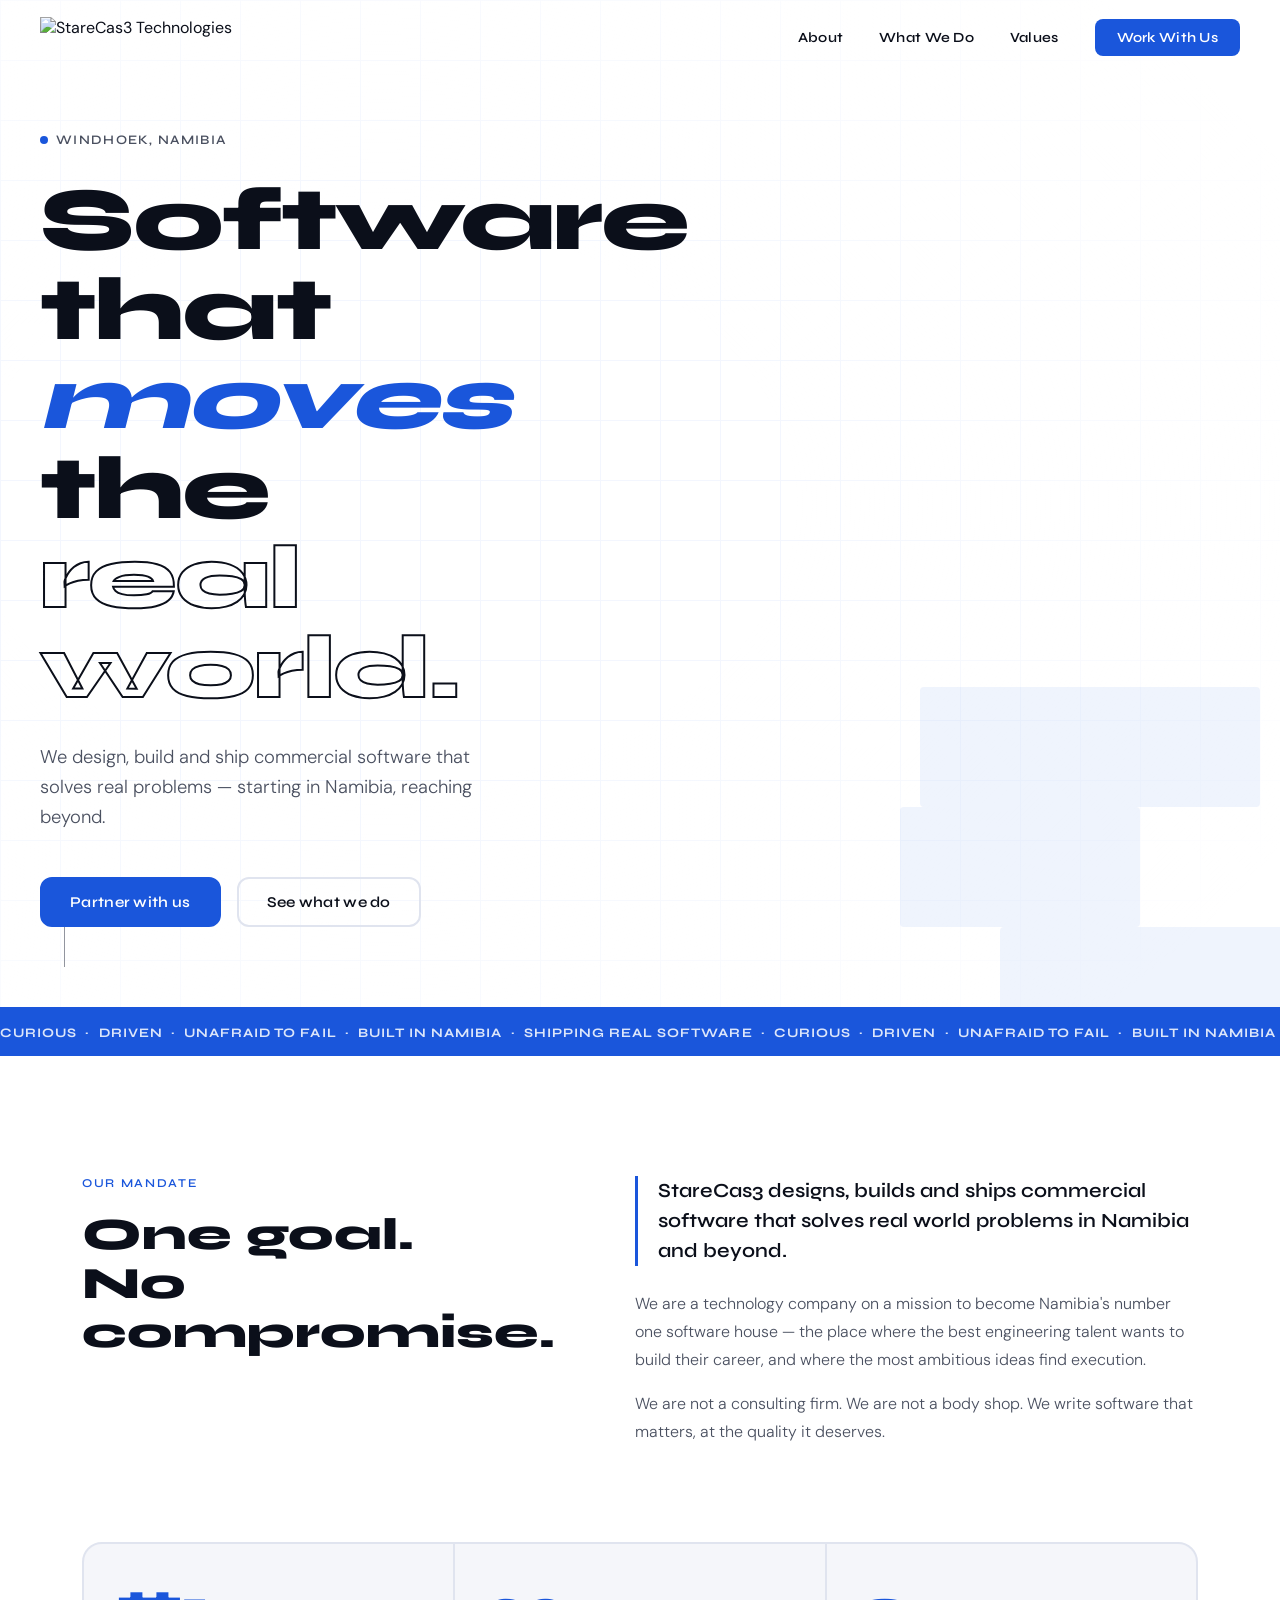
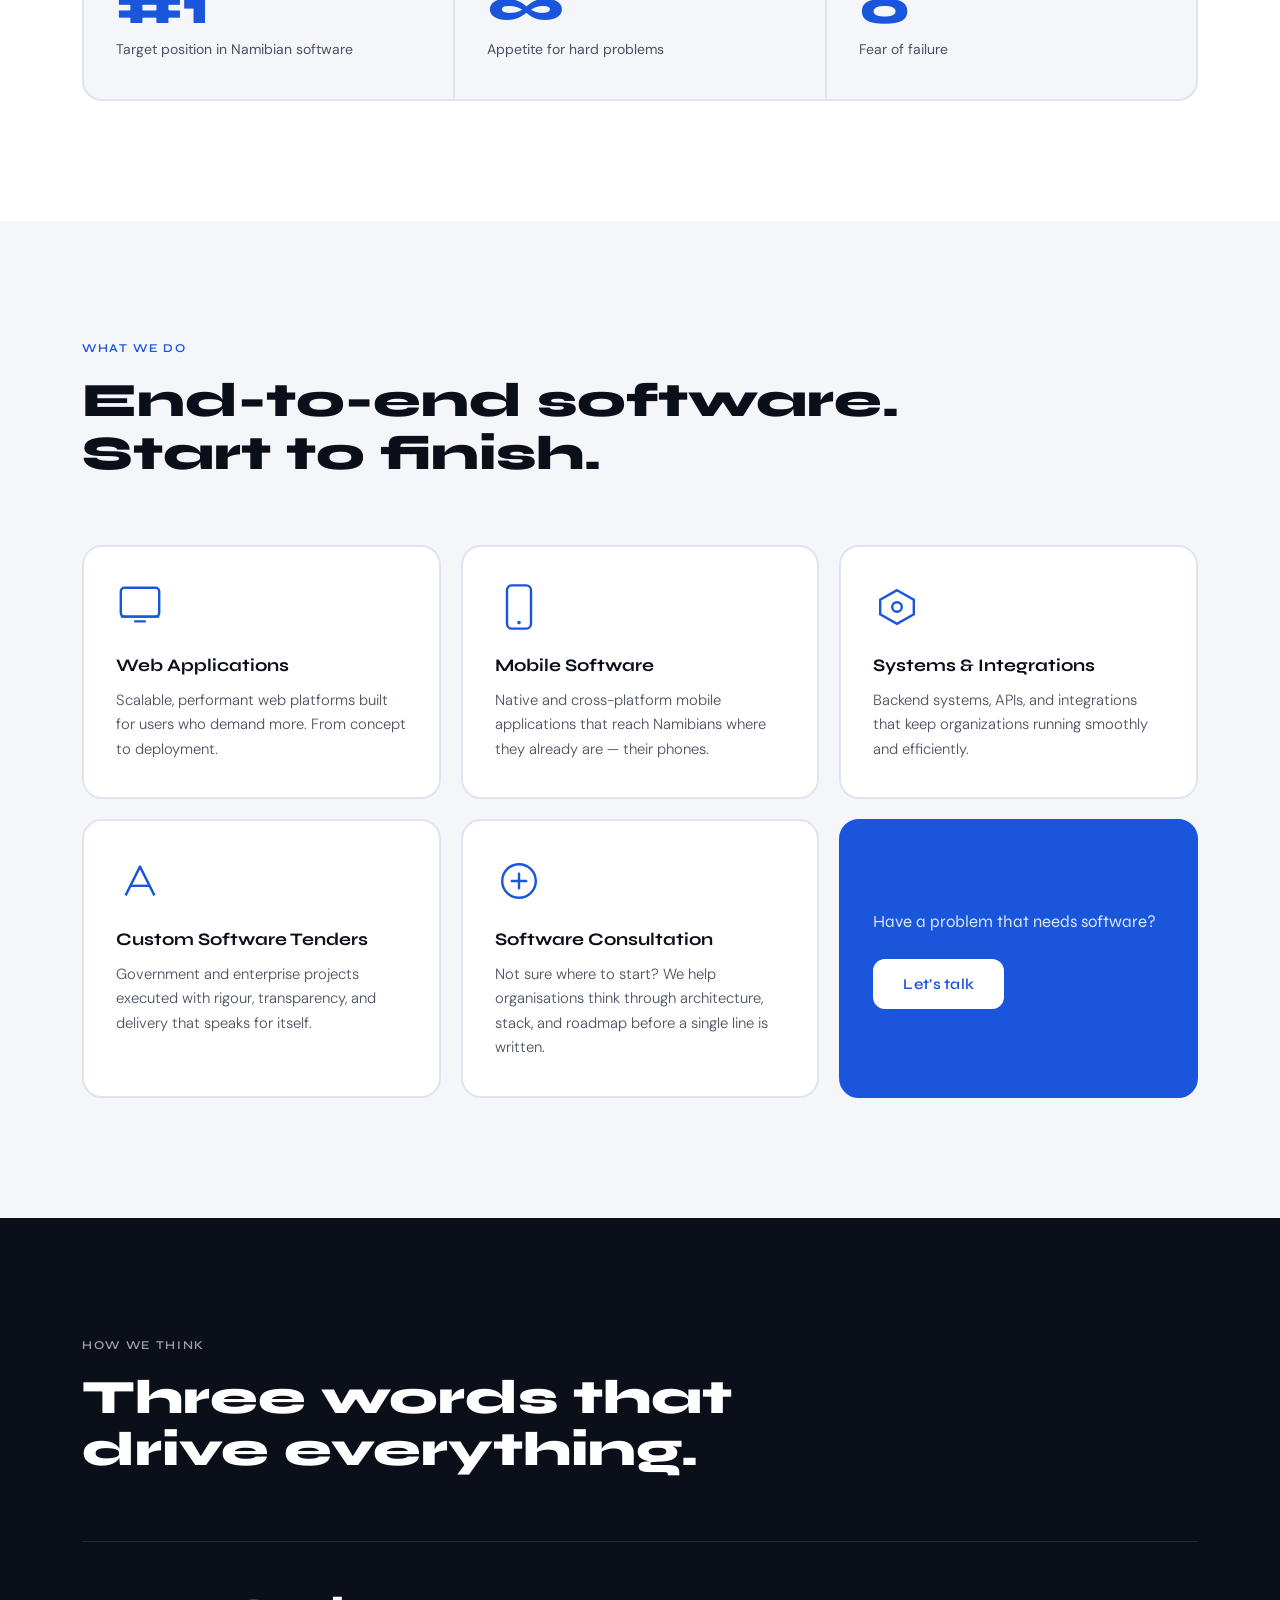
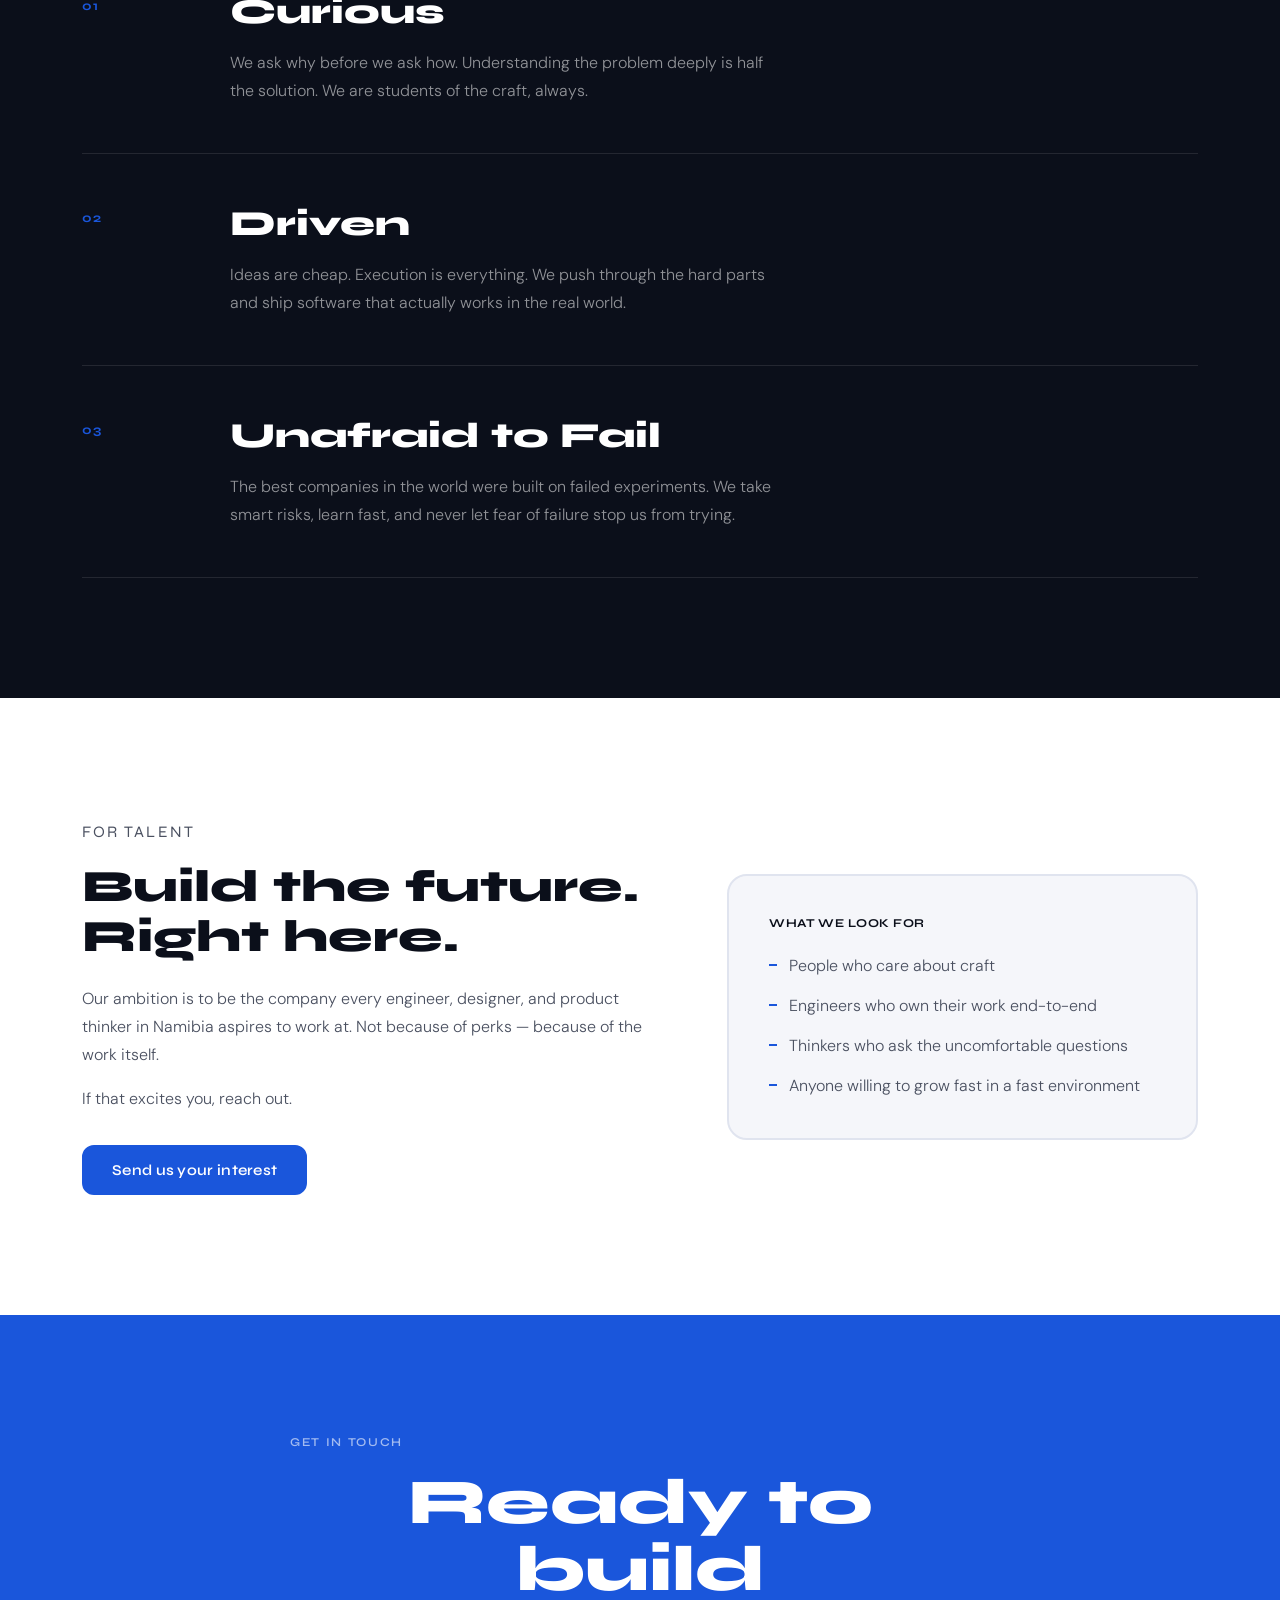
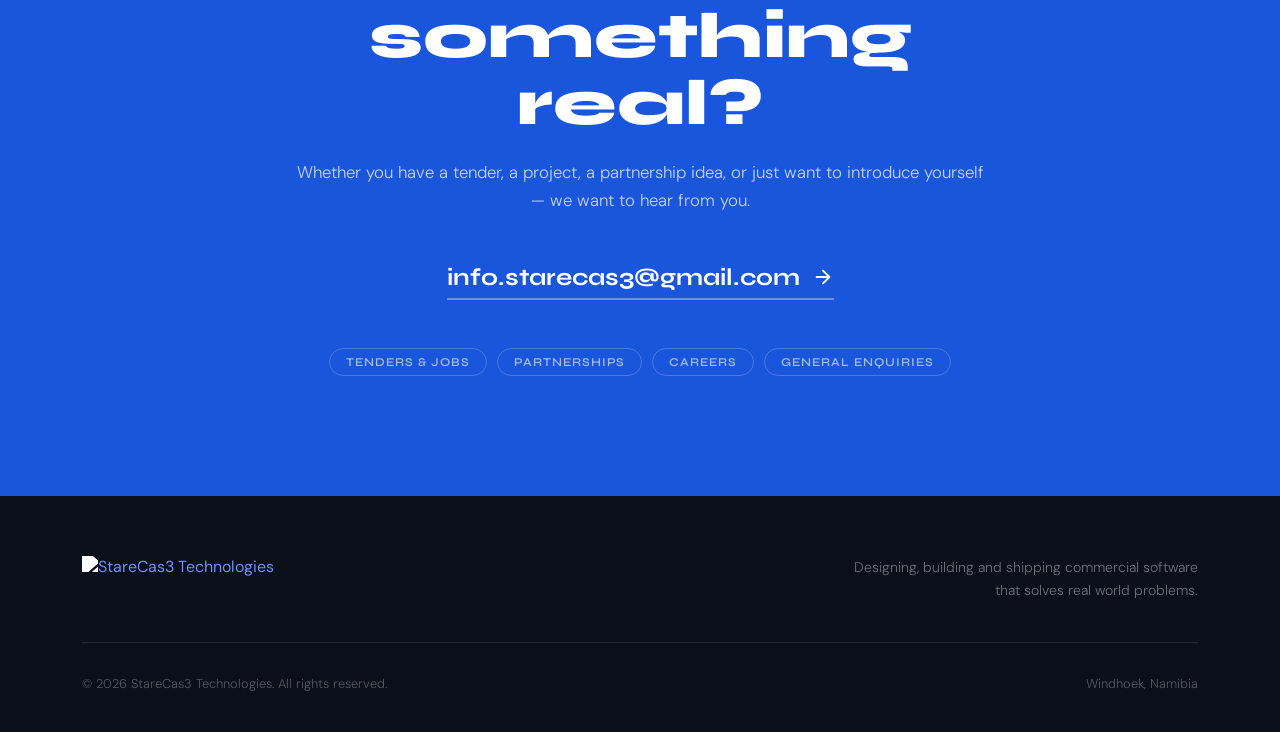
==== starecas3/index.html @ b74e617c "initial project setup" ====
<!DOCTYPE html>
<html lang="en">
<head>
  <meta charset="UTF-8" />
  <meta name="viewport" content="width=device-width, initial-scale=1.0" />
  <title>StareCas3 Technologies — Software for the Real World</title>
  <meta name="description" content="StareCas3 designs, builds and ships commercial software that solves real world problems in Namibia and beyond." />
  <link rel="stylesheet" href="css/style.css" />
  <link rel="preconnect" href="https://fonts.googleapis.com" />
  <link rel="preconnect" href="https://fonts.gstatic.com" crossorigin />
  <link href="https://fonts.googleapis.com/css2?family=Syne:wght@400;600;700;800&family=DM+Sans:ital,wght@0,300;0,400;0,500;1,300&display=swap" rel="stylesheet" />
</head>
<body>

  <!-- NAV -->
  <nav class="nav" id="nav">
    <a href="#" class="nav__logo">
      <img src="starecas3_logo.png" alt="StareCas3 Technologies" class="nav__logo-img" />
    </a>
    <ul class="nav__links">
      <li><a href="#about">About</a></li>
      <li><a href="#what-we-do">What We Do</a></li>
      <li><a href="#values">Values</a></li>
      <li><a href="#contact" class="nav__cta">Work With Us</a></li>
    </ul>
    <button class="nav__burger" id="burger" aria-label="Toggle menu">
      <span></span><span></span><span></span>
    </button>
  </nav>

  <!-- MOBILE MENU -->
  <div class="mobile-menu" id="mobileMenu">
    <ul>
      <li><a href="#about" class="mobile-link">About</a></li>
      <li><a href="#what-we-do" class="mobile-link">What We Do</a></li>
      <li><a href="#values" class="mobile-link">Values</a></li>
      <li><a href="#contact" class="mobile-link">Work With Us</a></li>
    </ul>
  </div>

  <!-- HERO -->
  <section class="hero" id="hero">
    <div class="hero__grid-overlay"></div>
    <div class="hero__content">
      <div class="hero__eyebrow">
        <span class="dot"></span> Windhoek, Namibia
      </div>
      <h1 class="hero__headline">
        Software that<br />
        <em>moves</em> the<br />
        <span class="hero__outline">real world.</span>
      </h1>
      <p class="hero__sub">
        We design, build and ship commercial software that solves real problems — starting in Namibia, reaching beyond.
      </p>
      <div class="hero__actions">
        <a href="#contact" class="btn btn--primary">Partner with us</a>
        <a href="#what-we-do" class="btn btn--ghost">See what we do</a>
      </div>
    </div>
    <div class="hero__visual">
      <div class="hero__stair s1"></div>
      <div class="hero__stair s2"></div>
      <div class="hero__stair s3"></div>
    </div>
    <div class="hero__scroll-hint">
      <span>Scroll</span>
      <div class="hero__scroll-line"></div>
    </div>
  </section>

  <!-- TICKER -->
  <div class="ticker">
    <div class="ticker__track">
      <span>Curious &nbsp;·&nbsp;</span>
      <span>Driven &nbsp;·&nbsp;</span>
      <span>Unafraid to Fail &nbsp;·&nbsp;</span>
      <span>Built in Namibia &nbsp;·&nbsp;</span>
      <span>Shipping Real Software &nbsp;·&nbsp;</span>
      <span>Curious &nbsp;·&nbsp;</span>
      <span>Driven &nbsp;·&nbsp;</span>
      <span>Unafraid to Fail &nbsp;·&nbsp;</span>
      <span>Built in Namibia &nbsp;·&nbsp;</span>
      <span>Shipping Real Software &nbsp;·&nbsp;</span>
      <span>Curious &nbsp;·&nbsp;</span>
      <span>Driven &nbsp;·&nbsp;</span>
      <span>Unafraid to Fail &nbsp;·&nbsp;</span>
      <span>Built in Namibia &nbsp;·&nbsp;</span>
      <span>Shipping Real Software &nbsp;·&nbsp;</span>
    </div>
  </div>

  <!-- ABOUT -->
  <section class="about" id="about">
    <div class="container">
      <div class="about__layout">
        <div class="about__left">
          <p class="section-label">Our Mandate</p>
          <h2 class="about__headline">
            One goal. <br/>No compromise.
          </h2>
        </div>
        <div class="about__right">
          <p class="about__statement">
            StareCas3 designs, builds and ships commercial software that solves real world problems in Namibia and beyond.
          </p>
          <p class="about__body">
            We are a technology company on a mission to become Namibia's number one software house — the place where the best engineering talent wants to build their career, and where the most ambitious ideas find execution.
          </p>
          <p class="about__body">
            We are not a consulting firm. We are not a body shop. We write software that matters, at the quality it deserves.
          </p>
        </div>
      </div>

      <div class="stats">
        <div class="stat">
          <span class="stat__num">#1</span>
          <span class="stat__label">Target position in Namibian software</span>
        </div>
        <div class="stat">
          <span class="stat__num">∞</span>
          <span class="stat__label">Appetite for hard problems</span>
        </div>
        <div class="stat">
          <span class="stat__num">0</span>
          <span class="stat__label">Fear of failure</span>
        </div>
      </div>
    </div>
  </section>

  <!-- WHAT WE DO -->
  <section class="services" id="what-we-do">
    <div class="container">
      <div class="section-header">
        <p class="section-label">What We Do</p>
        <h2>End-to-end software.<br/>Start to finish.</h2>
      </div>
      <div class="services__grid">
        <div class="service-card">
          <div class="service-card__icon">
            <svg viewBox="0 0 40 40" fill="none"><rect x="4" y="4" width="32" height="24" rx="3" stroke="currentColor" stroke-width="2"/><path d="M4 28h32" stroke="currentColor" stroke-width="2"/><path d="M16 32h8" stroke="currentColor" stroke-width="2" stroke-linecap="round"/></svg>
          </div>
          <h3>Web Applications</h3>
          <p>Scalable, performant web platforms built for users who demand more. From concept to deployment.</p>
        </div>
        <div class="service-card">
          <div class="service-card__icon">
            <svg viewBox="0 0 40 40" fill="none"><rect x="10" y="2" width="20" height="36" rx="4" stroke="currentColor" stroke-width="2"/><circle cx="20" cy="33" r="1.5" fill="currentColor"/></svg>
          </div>
          <h3>Mobile Software</h3>
          <p>Native and cross-platform mobile applications that reach Namibians where they already are — their phones.</p>
        </div>
        <div class="service-card">
          <div class="service-card__icon">
            <svg viewBox="0 0 40 40" fill="none"><path d="M20 6L34 14v12L20 34 6 26V14L20 6z" stroke="currentColor" stroke-width="2"/><circle cx="20" cy="20" r="4" stroke="currentColor" stroke-width="2"/></svg>
          </div>
          <h3>Systems & Integrations</h3>
          <p>Backend systems, APIs, and integrations that keep organizations running smoothly and efficiently.</p>
        </div>
        <div class="service-card">
          <div class="service-card__icon">
            <svg viewBox="0 0 40 40" fill="none"><path d="M8 32L20 8l12 24" stroke="currentColor" stroke-width="2" stroke-linejoin="round"/><path d="M12 24h16" stroke="currentColor" stroke-width="2"/></svg>
          </div>
          <h3>Custom Software Tenders</h3>
          <p>Government and enterprise projects executed with rigour, transparency, and delivery that speaks for itself.</p>
        </div>
        <div class="service-card">
          <div class="service-card__icon">
            <svg viewBox="0 0 40 40" fill="none"><circle cx="20" cy="20" r="14" stroke="currentColor" stroke-width="2"/><path d="M14 20h12M20 14v12" stroke="currentColor" stroke-width="2" stroke-linecap="round"/></svg>
          </div>
          <h3>Software Consultation</h3>
          <p>Not sure where to start? We help organisations think through architecture, stack, and roadmap before a single line is written.</p>
        </div>
        <div class="service-card service-card--cta">
          <p>Have a problem that needs software?</p>
          <a href="#contact" class="btn btn--primary">Let's talk</a>
        </div>
      </div>
    </div>
  </section>

  <!-- VALUES -->
  <section class="values" id="values">
    <div class="container">
      <div class="section-header section-header--light">
        <p class="section-label section-label--light">How We Think</p>
        <h2>Three words that<br/>drive everything.</h2>
      </div>
      <div class="values__list">
        <div class="value-item">
          <span class="value-item__num">01</span>
          <div class="value-item__body">
            <h3>Curious</h3>
            <p>We ask why before we ask how. Understanding the problem deeply is half the solution. We are students of the craft, always.</p>
          </div>
        </div>
        <div class="value-item">
          <span class="value-item__num">02</span>
          <div class="value-item__body">
            <h3>Driven</h3>
            <p>Ideas are cheap. Execution is everything. We push through the hard parts and ship software that actually works in the real world.</p>
          </div>
        </div>
        <div class="value-item">
          <span class="value-item__num">03</span>
          <div class="value-item__body">
            <h3>Unafraid to Fail</h3>
            <p>The best companies in the world were built on failed experiments. We take smart risks, learn fast, and never let fear of failure stop us from trying.</p>
          </div>
        </div>
      </div>
    </div>
  </section>

  <!-- JOIN / TALENT SECTION -->
  <section class="talent" id="talent">
    <div class="container">
      <div class="talent__layout">
        <div class="talent__left">
          <p class="section-label">For Talent</p>
          <h2>Build the future.<br/>Right here.</h2>
          <p>Our ambition is to be the company every engineer, designer, and product thinker in Namibia aspires to work at. Not because of perks — because of the work itself.</p>
          <p>If that excites you, reach out.</p>
          <a href="mailto:info.starecas3@gmail.com?subject=I want to join StareCas3" class="btn btn--primary">Send us your interest</a>
        </div>
        <div class="talent__right">
          <div class="talent__card">
            <h4>What we look for</h4>
            <ul>
              <li>People who care about craft</li>
              <li>Engineers who own their work end-to-end</li>
              <li>Thinkers who ask the uncomfortable questions</li>
              <li>Anyone willing to grow fast in a fast environment</li>
            </ul>
          </div>
        </div>
      </div>
    </div>
  </section>

  <!-- CONTACT -->
  <section class="contact" id="contact">
    <div class="container">
      <div class="contact__inner">
        <p class="section-label section-label--light">Get In Touch</p>
        <h2>Ready to build<br/>something real?</h2>
        <p class="contact__sub">Whether you have a tender, a project, a partnership idea, or just want to introduce yourself — we want to hear from you.</p>
        <a href="mailto:info.starecas3@gmail.com" class="contact__email">
          info.starecas3@gmail.com
          <svg viewBox="0 0 24 24" fill="none" xmlns="http://www.w3.org/2000/svg"><path d="M5 12h14M12 5l7 7-7 7" stroke="currentColor" stroke-width="2" stroke-linecap="round" stroke-linejoin="round"/></svg>
        </a>
        <div class="contact__tags">
          <span>Tenders &amp; Jobs</span>
          <span>Partnerships</span>
          <span>Careers</span>
          <span>General Enquiries</span>
        </div>
      </div>
    </div>
  </section>

  <!-- FOOTER -->
  <footer class="footer">
    <div class="container">
      <div class="footer__top">
        <img src="starecas3_logo.png" alt="StareCas3 Technologies" class="footer__logo" />
        <p class="footer__tagline">Designing, building and shipping commercial software<br />that solves real world problems.</p>
      </div>
      <div class="footer__bottom">
        <span class="footer__copy">&copy; <span id="year"></span> StareCas3 Technologies. All rights reserved.</span>
        <span class="footer__location">Windhoek, Namibia</span>
      </div>
    </div>
  </footer>

  <script src="js/main.js"></script>
</body>
</html>
---- starecas3/css/style.css ----
/* ===========================
   StareCas3 Technologies
   style.css
   =========================== */

/* --- TOKENS --- */
:root {
  --blue:       #1a56db;
  --blue-dark:  #1240a8;
  --blue-light: #e8effe;
  --ink:        #0b0f1a;
  --ink-muted:  #4a5060;
  --surface:    #f5f6fa;
  --white:      #ffffff;
  --border:     #e0e4ef;

  --font-display: 'Syne', sans-serif;
  --font-body:    'DM Sans', sans-serif;

  --radius:  12px;
  --radius-lg: 20px;

  --ease: cubic-bezier(0.22, 1, 0.36, 1);

  --nav-h: 72px;
}

/* --- RESET --- */
*, *::before, *::after { box-sizing: border-box; margin: 0; padding: 0; }

html { scroll-behavior: smooth; font-size: 16px; }

body {
  font-family: var(--font-body);
  background: var(--white);
  color: var(--ink);
  -webkit-font-smoothing: antialiased;
  overflow-x: hidden;
}

img { display: block; max-width: 100%; }
a { text-decoration: none; color: inherit; }
ul { list-style: none; }

/* --- UTILITIES --- */
.container {
  width: 100%;
  max-width: 1180px;
  margin: 0 auto;
  padding: 0 32px;
}

.section-label {
  font-family: var(--font-display);
  font-size: 12px;
  font-weight: 600;
  letter-spacing: 0.14em;
  text-transform: uppercase;
  color: var(--blue);
  margin-bottom: 20px;
  display: flex;
  align-items: center;
  gap: 8px;
}
.section-label--light {
  color: rgba(255,255,255,0.6);
}

.section-header {
  margin-bottom: 64px;
}
.section-header h2 {
  font-family: var(--font-display);
  font-size: clamp(2rem, 4vw, 3rem);
  font-weight: 800;
  line-height: 1.1;
  color: var(--ink);
}
.section-header--light h2 {
  color: var(--white);
}

/* --- BUTTONS --- */
.btn {
  display: inline-flex;
  align-items: center;
  gap: 8px;
  padding: 14px 28px;
  font-family: var(--font-display);
  font-size: 15px;
  font-weight: 600;
  letter-spacing: 0.02em;
  border-radius: var(--radius);
  border: 2px solid transparent;
  cursor: pointer;
  transition: all 0.25s var(--ease);
  white-space: nowrap;
}
.btn--primary {
  background: var(--blue);
  color: var(--white);
  border-color: var(--blue);
}
.btn--primary:hover {
  background: var(--blue-dark);
  border-color: var(--blue-dark);
  transform: translateY(-2px);
  box-shadow: 0 8px 24px rgba(26,86,219,0.3);
}
.btn--ghost {
  background: transparent;
  color: var(--ink);
  border-color: var(--border);
}
.btn--ghost:hover {
  border-color: var(--blue);
  color: var(--blue);
  transform: translateY(-2px);
}

/* --- NAV --- */
.nav {
  position: fixed;
  top: 0; left: 0; right: 0;
  height: var(--nav-h);
  display: flex;
  align-items: center;
  justify-content: space-between;
  padding: 0 40px;
  z-index: 100;
  transition: background 0.3s, box-shadow 0.3s;
}
.nav.scrolled {
  background: rgba(255,255,255,0.95);
  backdrop-filter: blur(12px);
  box-shadow: 0 1px 0 var(--border);
}
.nav__logo-img {
  height: 38px;
  width: auto;
}
.nav__links {
  display: flex;
  align-items: center;
  gap: 36px;
}
.nav__links a {
  font-family: var(--font-display);
  font-size: 14px;
  font-weight: 600;
  color: var(--ink);
  letter-spacing: 0.02em;
  transition: color 0.2s;
}
.nav__links a:hover { color: var(--blue); }
.nav__cta {
  background: var(--blue);
  color: var(--white) !important;
  padding: 10px 22px;
  border-radius: 8px;
  transition: background 0.2s, transform 0.2s !important;
}
.nav__cta:hover {
  background: var(--blue-dark) !important;
  transform: translateY(-1px);
}
.nav__burger {
  display: none;
  flex-direction: column;
  gap: 5px;
  background: none;
  border: none;
  cursor: pointer;
  padding: 4px;
}
.nav__burger span {
  display: block;
  width: 24px;
  height: 2px;
  background: var(--ink);
  border-radius: 2px;
  transition: all 0.3s var(--ease);
}

/* --- MOBILE MENU --- */
.mobile-menu {
  position: fixed;
  top: var(--nav-h);
  left: 0; right: 0;
  background: var(--white);
  padding: 24px 32px 32px;
  z-index: 99;
  border-bottom: 1px solid var(--border);
  transform: translateY(-110%);
  opacity: 0;
  transition: transform 0.35s var(--ease), opacity 0.3s;
  pointer-events: none;
}
.mobile-menu.open {
  transform: translateY(0);
  opacity: 1;
  pointer-events: all;
}
.mobile-menu ul { display: flex; flex-direction: column; gap: 20px; }
.mobile-menu a {
  font-family: var(--font-display);
  font-size: 20px;
  font-weight: 700;
  color: var(--ink);
}
.mobile-menu a:hover { color: var(--blue); }

/* --- HERO --- */
.hero {
  min-height: 100vh;
  display: flex;
  align-items: center;
  position: relative;
  overflow: hidden;
  padding: calc(var(--nav-h) + 60px) 40px 80px;
  background: var(--white);
}
.hero__grid-overlay {
  position: absolute;
  inset: 0;
  background-image:
    linear-gradient(var(--blue-light) 1px, transparent 1px),
    linear-gradient(90deg, var(--blue-light) 1px, transparent 1px);
  background-size: 60px 60px;
  opacity: 0.5;
  pointer-events: none;
}
.hero__grid-overlay::after {
  content: '';
  position: absolute;
  inset: 0;
  background: radial-gradient(ellipse 80% 70% at 30% 50%, transparent 40%, var(--white) 100%);
}
.hero__content {
  position: relative;
  z-index: 2;
  max-width: 700px;
}
.hero__eyebrow {
  display: flex;
  align-items: center;
  gap: 8px;
  font-family: var(--font-display);
  font-size: 13px;
  font-weight: 600;
  letter-spacing: 0.1em;
  text-transform: uppercase;
  color: var(--ink-muted);
  margin-bottom: 28px;
}
.dot {
  width: 8px; height: 8px;
  background: var(--blue);
  border-radius: 50%;
  display: inline-block;
  animation: pulse 2s infinite;
}
@keyframes pulse {
  0%, 100% { box-shadow: 0 0 0 0 rgba(26,86,219,0.4); }
  50%        { box-shadow: 0 0 0 8px rgba(26,86,219,0); }
}

.hero__headline {
  font-family: var(--font-display);
  font-size: clamp(3.2rem, 7vw, 6.5rem);
  font-weight: 800;
  line-height: 1.0;
  color: var(--ink);
  margin-bottom: 28px;
  letter-spacing: -0.02em;
}
.hero__headline em {
  font-style: italic;
  color: var(--blue);
}
.hero__outline {
  -webkit-text-stroke: 2px var(--ink);
  color: transparent;
}
.hero__sub {
  font-size: 1.15rem;
  font-weight: 300;
  color: var(--ink-muted);
  line-height: 1.65;
  max-width: 480px;
  margin-bottom: 44px;
}
.hero__actions {
  display: flex;
  gap: 16px;
  flex-wrap: wrap;
}
.hero__visual {
  position: absolute;
  right: -60px;
  bottom: -40px;
  z-index: 1;
  opacity: 0.07;
  pointer-events: none;
}
.hero__stair {
  background: var(--blue);
  position: absolute;
  border-radius: 4px;
}
.hero__stair.s1 { width: 340px; height: 120px; bottom: 240px; right: 80px; }
.hero__stair.s2 { width: 240px; height: 120px; bottom: 120px; right: 200px; }
.hero__stair.s3 { width: 340px; height: 120px; bottom: 0;     right: 0; }

.hero__scroll-hint {
  position: absolute;
  bottom: 40px;
  left: 40px;
  display: flex;
  flex-direction: column;
  align-items: center;
  gap: 8px;
  font-family: var(--font-display);
  font-size: 11px;
  letter-spacing: 0.12em;
  text-transform: uppercase;
  color: var(--ink-muted);
  opacity: 0.6;
}
.hero__scroll-line {
  width: 1px;
  height: 40px;
  background: var(--ink-muted);
  animation: scrollLine 1.8s var(--ease) infinite;
  transform-origin: top;
}
@keyframes scrollLine {
  0%   { transform: scaleY(0); opacity: 0; }
  30%  { transform: scaleY(1); opacity: 1; }
  100% { transform: scaleY(1); opacity: 0; }
}

/* --- TICKER --- */
.ticker {
  background: var(--blue);
  padding: 14px 0;
  overflow: hidden;
  white-space: nowrap;
}
.ticker__track {
  display: inline-block;
  animation: ticker 28s linear infinite;
  font-family: var(--font-display);
  font-size: 13px;
  font-weight: 700;
  letter-spacing: 0.08em;
  text-transform: uppercase;
  color: rgba(255,255,255,0.85);
}
@keyframes ticker {
  0%   { transform: translateX(0); }
  100% { transform: translateX(-50%); }
}

/* --- ABOUT --- */
.about {
  padding: 120px 0;
  background: var(--white);
}
.about__layout {
  display: grid;
  grid-template-columns: 1fr 1.4fr;
  gap: 80px;
  margin-bottom: 80px;
  align-items: start;
}
.about__headline {
  font-family: var(--font-display);
  font-size: clamp(2rem, 3.5vw, 2.8rem);
  font-weight: 800;
  line-height: 1.1;
  color: var(--ink);
  margin-top: 4px;
}
.about__statement {
  font-family: var(--font-display);
  font-size: 1.25rem;
  font-weight: 600;
  color: var(--ink);
  line-height: 1.5;
  margin-bottom: 24px;
  padding-left: 20px;
  border-left: 3px solid var(--blue);
}
.about__body {
  font-size: 1rem;
  font-weight: 300;
  color: var(--ink-muted);
  line-height: 1.75;
  margin-bottom: 16px;
}

.stats {
  display: grid;
  grid-template-columns: repeat(3, 1fr);
  gap: 2px;
  background: var(--border);
  border-radius: var(--radius-lg);
  overflow: hidden;
  border: 2px solid var(--border);
}
.stat {
  background: var(--surface);
  padding: 40px 32px;
  display: flex;
  flex-direction: column;
  gap: 8px;
  transition: background 0.2s;
}
.stat:hover { background: var(--blue-light); }
.stat__num {
  font-family: var(--font-display);
  font-size: 3rem;
  font-weight: 800;
  color: var(--blue);
  line-height: 1;
}
.stat__label {
  font-size: 0.875rem;
  color: var(--ink-muted);
  line-height: 1.4;
}

/* --- SERVICES --- */
.services {
  padding: 120px 0;
  background: var(--surface);
}
.services__grid {
  display: grid;
  grid-template-columns: repeat(3, 1fr);
  gap: 20px;
}
.service-card {
  background: var(--white);
  border: 2px solid var(--border);
  border-radius: var(--radius-lg);
  padding: 36px 32px;
  transition: border-color 0.25s, transform 0.25s var(--ease), box-shadow 0.25s;
}
.service-card:hover {
  border-color: var(--blue);
  transform: translateY(-4px);
  box-shadow: 0 12px 40px rgba(26,86,219,0.1);
}
.service-card__icon {
  width: 48px; height: 48px;
  color: var(--blue);
  margin-bottom: 24px;
}
.service-card__icon svg {
  width: 100%; height: 100%;
}
.service-card h3 {
  font-family: var(--font-display);
  font-size: 1.1rem;
  font-weight: 700;
  color: var(--ink);
  margin-bottom: 12px;
}
.service-card p {
  font-size: 0.925rem;
  color: var(--ink-muted);
  line-height: 1.65;
  font-weight: 300;
}
.service-card--cta {
  background: var(--blue);
  border-color: var(--blue);
  display: flex;
  flex-direction: column;
  align-items: flex-start;
  justify-content: center;
  gap: 24px;
}
.service-card--cta:hover {
  background: var(--blue-dark);
  border-color: var(--blue-dark);
  transform: translateY(-4px);
}
.service-card--cta p {
  color: rgba(255,255,255,0.85);
  font-size: 1.05rem;
  font-weight: 400;
  font-family: var(--font-display);
}
.service-card--cta .btn--primary {
  background: var(--white);
  color: var(--blue);
  border-color: var(--white);
}
.service-card--cta .btn--primary:hover {
  background: var(--blue-light);
  border-color: var(--blue-light);
}

/* --- VALUES --- */
.values {
  padding: 120px 0;
  background: var(--ink);
}
.values .section-header h2 {
  color: var(--white);
}
.values__list {
  display: flex;
  flex-direction: column;
  border-top: 1px solid rgba(255,255,255,0.1);
}
.value-item {
  display: grid;
  grid-template-columns: 100px 1fr;
  gap: 48px;
  padding: 48px 0;
  border-bottom: 1px solid rgba(255,255,255,0.1);
  align-items: start;
  transition: background 0.2s;
}
.value-item:hover { background: rgba(255,255,255,0.02); }
.value-item__num {
  font-family: var(--font-display);
  font-size: 13px;
  font-weight: 700;
  letter-spacing: 0.1em;
  color: var(--blue);
  padding-top: 8px;
}
.value-item__body h3 {
  font-family: var(--font-display);
  font-size: clamp(1.6rem, 3vw, 2.2rem);
  font-weight: 800;
  color: var(--white);
  margin-bottom: 16px;
}
.value-item__body p {
  font-size: 1rem;
  font-weight: 300;
  color: rgba(255,255,255,0.55);
  line-height: 1.75;
  max-width: 560px;
}

/* --- TALENT --- */
.talent {
  padding: 120px 0;
  background: var(--white);
}
.talent__layout {
  display: grid;
  grid-template-columns: 1.2fr 1fr;
  gap: 80px;
  align-items: center;
}
.talent__left .section-label { margin-bottom: 16px; }
.talent__left h2 {
  font-family: var(--font-display);
  font-size: clamp(2rem, 3.5vw, 2.8rem);
  font-weight: 800;
  line-height: 1.1;
  color: var(--ink);
  margin-bottom: 24px;
}
.talent__left p {
  font-size: 1rem;
  font-weight: 300;
  color: var(--ink-muted);
  line-height: 1.75;
  margin-bottom: 16px;
}
.talent__left .btn { margin-top: 16px; }
.talent__card {
  background: var(--surface);
  border: 2px solid var(--border);
  border-radius: var(--radius-lg);
  padding: 40px;
}
.talent__card h4 {
  font-family: var(--font-display);
  font-size: 1rem;
  font-weight: 700;
  color: var(--ink);
  margin-bottom: 24px;
  letter-spacing: 0.04em;
  text-transform: uppercase;
  font-size: 12px;
}
.talent__card ul {
  display: flex;
  flex-direction: column;
  gap: 16px;
}
.talent__card li {
  font-size: 1rem;
  font-weight: 300;
  color: var(--ink-muted);
  line-height: 1.5;
  padding-left: 20px;
  position: relative;
}
.talent__card li::before {
  content: '';
  position: absolute;
  left: 0;
  top: 10px;
  width: 8px;
  height: 2px;
  background: var(--blue);
}

/* --- CONTACT --- */
.contact {
  padding: 120px 0;
  background: var(--blue);
  text-align: center;
}
.contact__inner {
  max-width: 700px;
  margin: 0 auto;
}
.contact h2 {
  font-family: var(--font-display);
  font-size: clamp(2.4rem, 5vw, 4rem);
  font-weight: 800;
  color: var(--white);
  line-height: 1.05;
  margin-bottom: 20px;
}
.contact__sub {
  font-size: 1.05rem;
  font-weight: 300;
  color: rgba(255,255,255,0.75);
  line-height: 1.7;
  margin-bottom: 48px;
}
.contact__email {
  display: inline-flex;
  align-items: center;
  gap: 12px;
  font-family: var(--font-display);
  font-size: clamp(1.1rem, 2.5vw, 1.5rem);
  font-weight: 700;
  color: var(--white);
  border-bottom: 2px solid rgba(255,255,255,0.35);
  padding-bottom: 6px;
  margin-bottom: 48px;
  transition: border-color 0.2s, gap 0.2s;
}
.contact__email:hover {
  border-color: var(--white);
  gap: 18px;
}
.contact__email svg {
  width: 22px; height: 22px;
  stroke: var(--white);
}
.contact__tags {
  display: flex;
  flex-wrap: wrap;
  gap: 10px;
  justify-content: center;
}
.contact__tags span {
  font-family: var(--font-display);
  font-size: 12px;
  font-weight: 600;
  letter-spacing: 0.08em;
  text-transform: uppercase;
  color: rgba(255,255,255,0.6);
  padding: 6px 16px;
  border: 1px solid rgba(255,255,255,0.2);
  border-radius: 100px;
}

/* --- FOOTER --- */
.footer {
  background: var(--ink);
  padding: 60px 0 40px;
}
.footer__top {
  display: flex;
  align-items: flex-start;
  justify-content: space-between;
  gap: 40px;
  padding-bottom: 40px;
  border-bottom: 1px solid rgba(255,255,255,0.1);
  margin-bottom: 32px;
  flex-wrap: wrap;
}
.footer__logo { height: 36px; filter: brightness(10); }
.footer__tagline {
  font-size: 0.875rem;
  font-weight: 300;
  color: rgba(255,255,255,0.4);
  line-height: 1.65;
  text-align: right;
}
.footer__bottom {
  display: flex;
  justify-content: space-between;
  align-items: center;
  gap: 16px;
  flex-wrap: wrap;
}
.footer__copy,
.footer__location {
  font-size: 0.8rem;
  color: rgba(255,255,255,0.3);
  font-weight: 300;
}

/* --- ANIMATIONS (entrance) --- */
.fade-up {
  opacity: 0;
  transform: translateY(30px);
  transition: opacity 0.7s var(--ease), transform 0.7s var(--ease);
}
.fade-up.visible {
  opacity: 1;
  transform: translateY(0);
}

/* --- RESPONSIVE --- */
@media (max-width: 1024px) {
  .services__grid { grid-template-columns: repeat(2, 1fr); }
  .about__layout { grid-template-columns: 1fr; gap: 48px; }
  .talent__layout { grid-template-columns: 1fr; gap: 48px; }
}

@media (max-width: 768px) {
  :root { --nav-h: 64px; }

  .nav { padding: 0 20px; }
  .nav__links { display: none; }
  .nav__burger { display: flex; }

  .hero { padding: calc(var(--nav-h) + 40px) 20px 80px; }
  .hero__scroll-hint { left: 20px; }

  .container { padding: 0 20px; }

  .about,
  .services,
  .values,
  .talent,
  .contact { padding: 80px 0; }

  .stats { grid-template-columns: 1fr; }
  .services__grid { grid-template-columns: 1fr; }

  .value-item {
    grid-template-columns: 60px 1fr;
    gap: 24px;
  }

  .footer__top { flex-direction: column; }
  .footer__tagline { text-align: left; }
}

@media (max-width: 480px) {
  .hero__actions { flex-direction: column; }
  .hero__actions .btn { width: 100%; justify-content: center; }
}
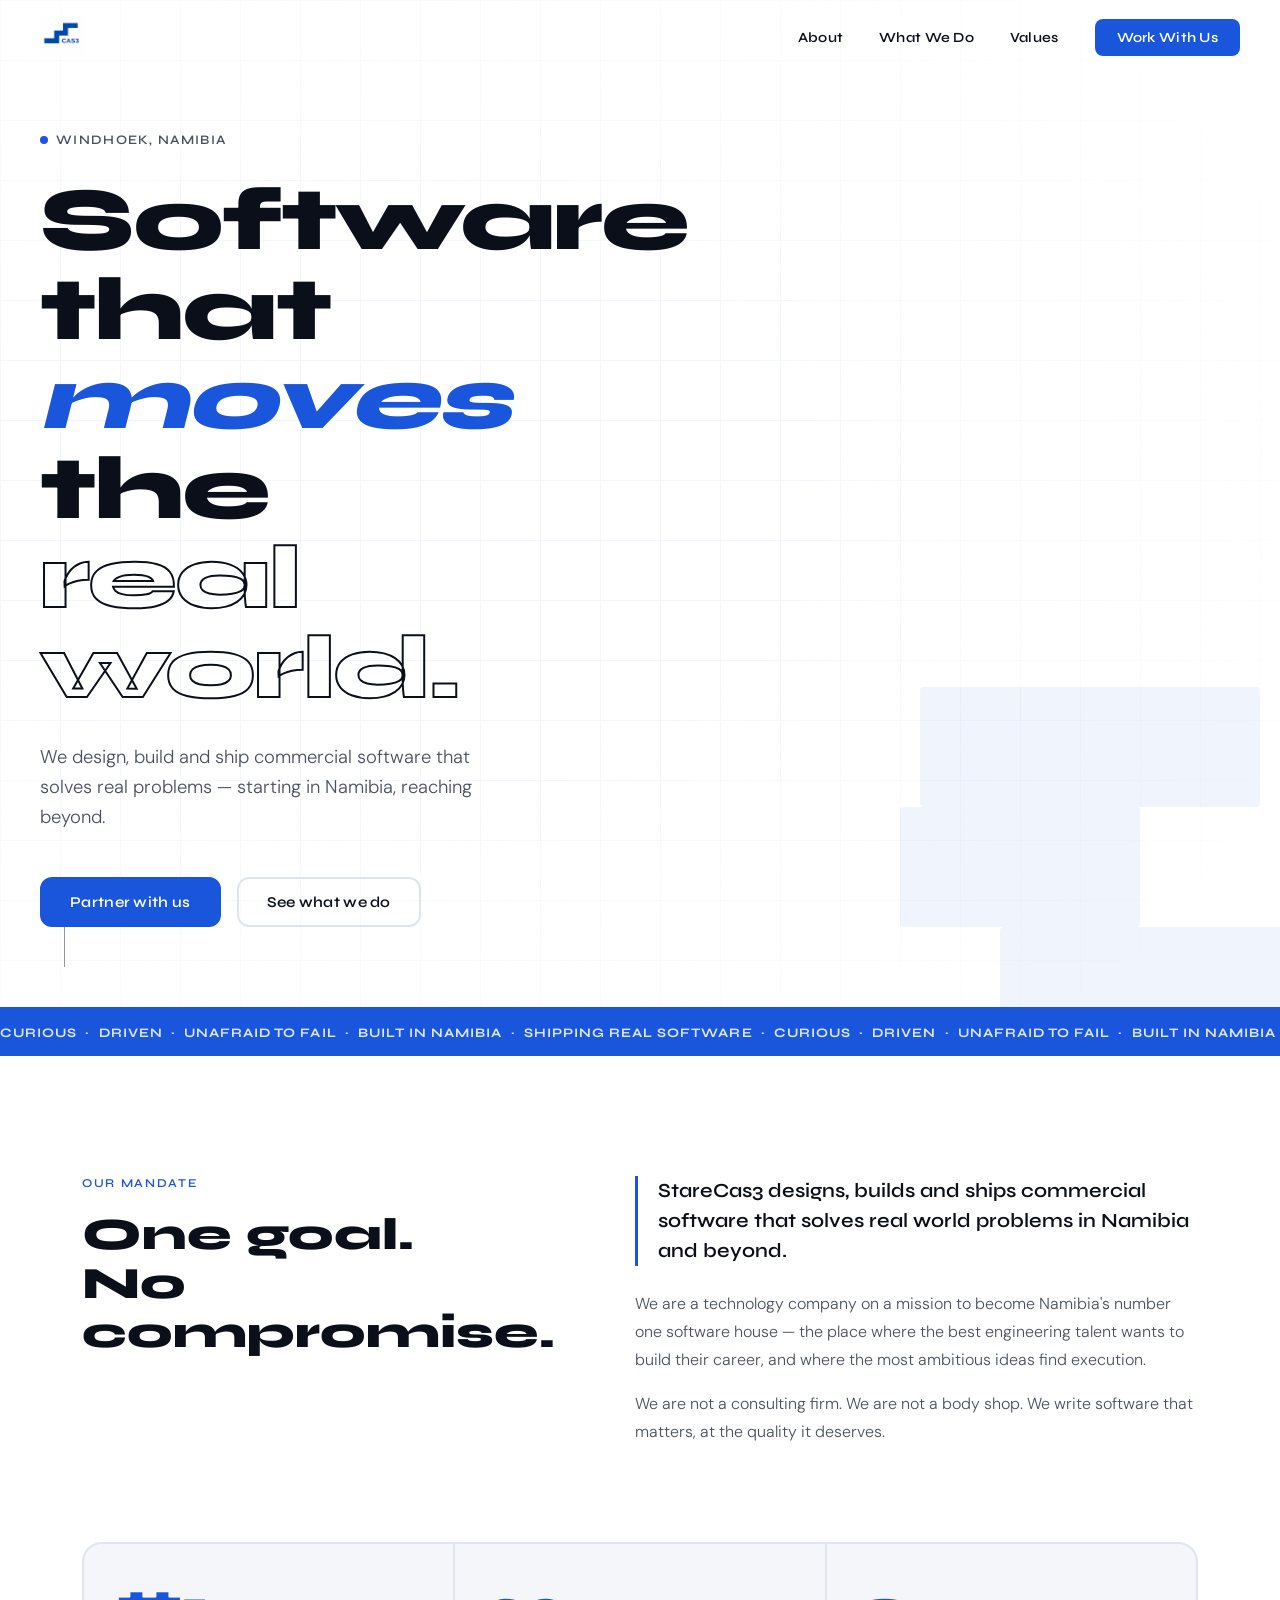
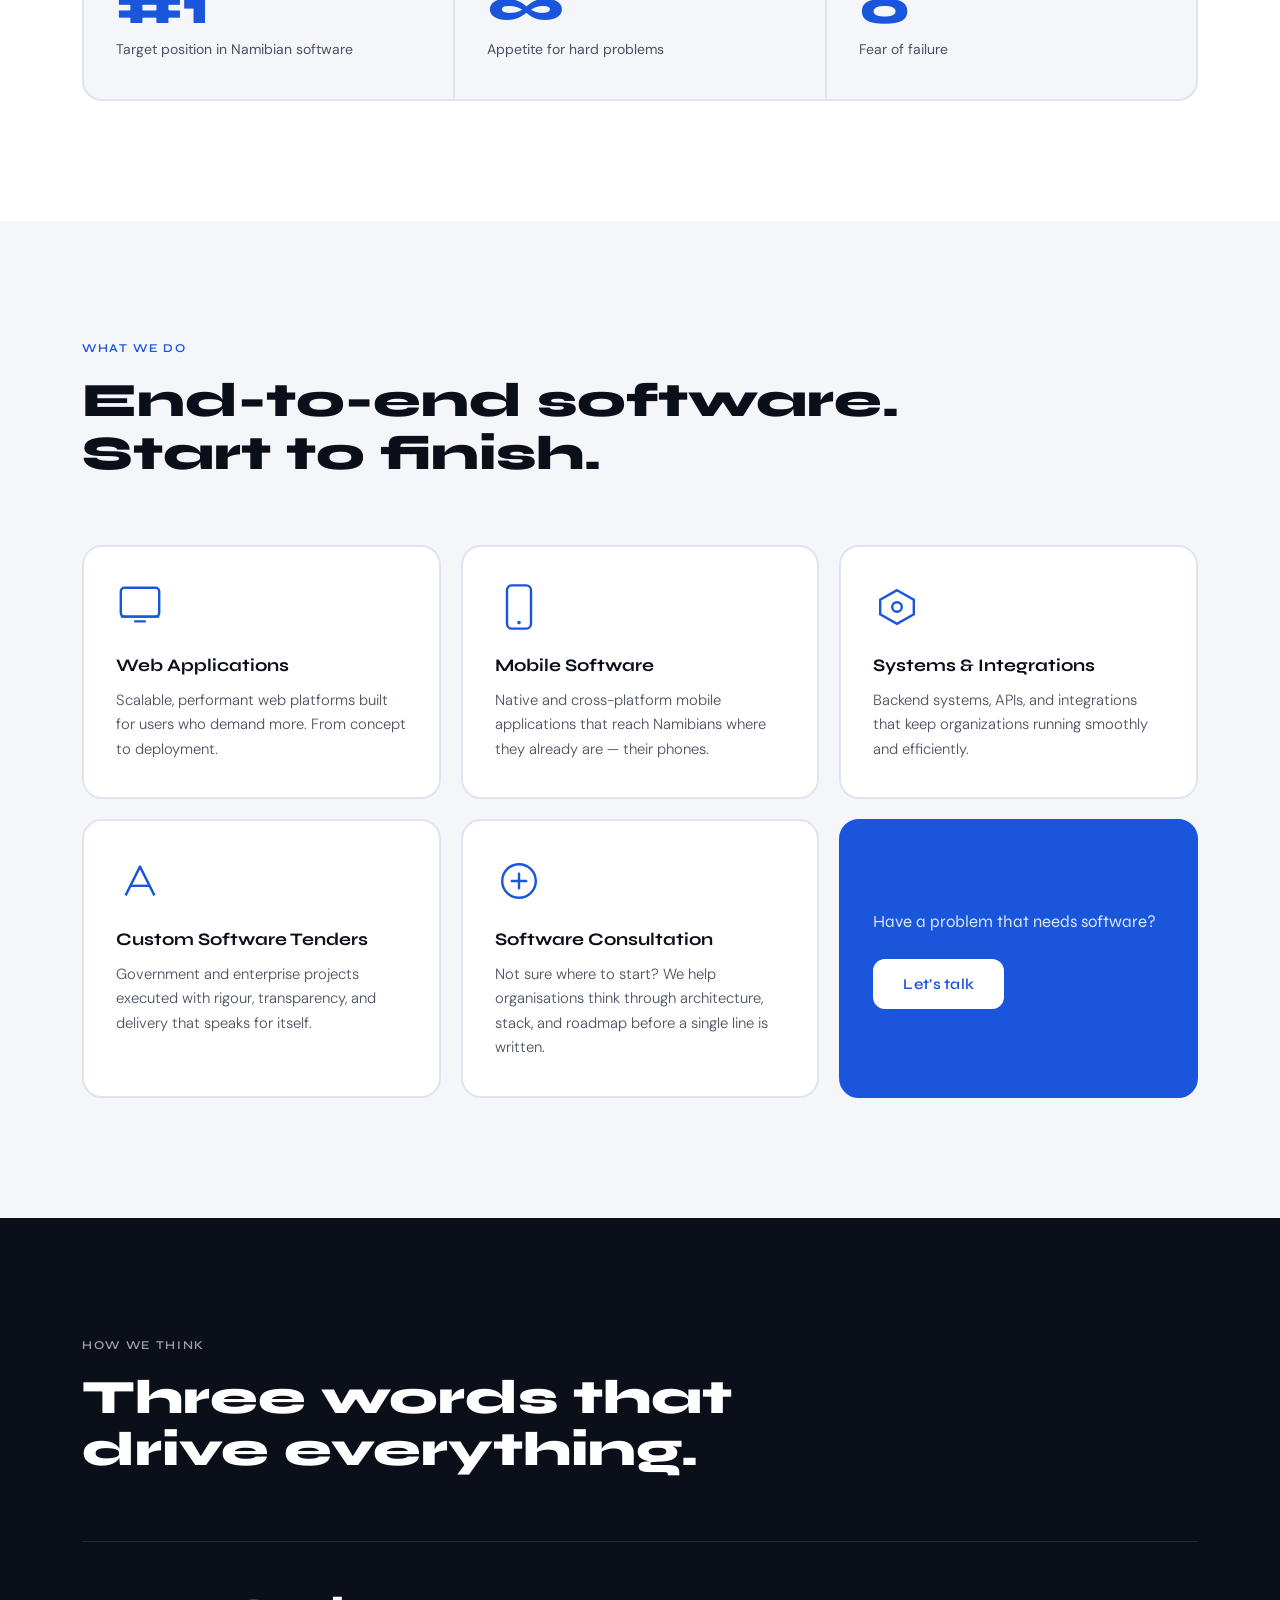
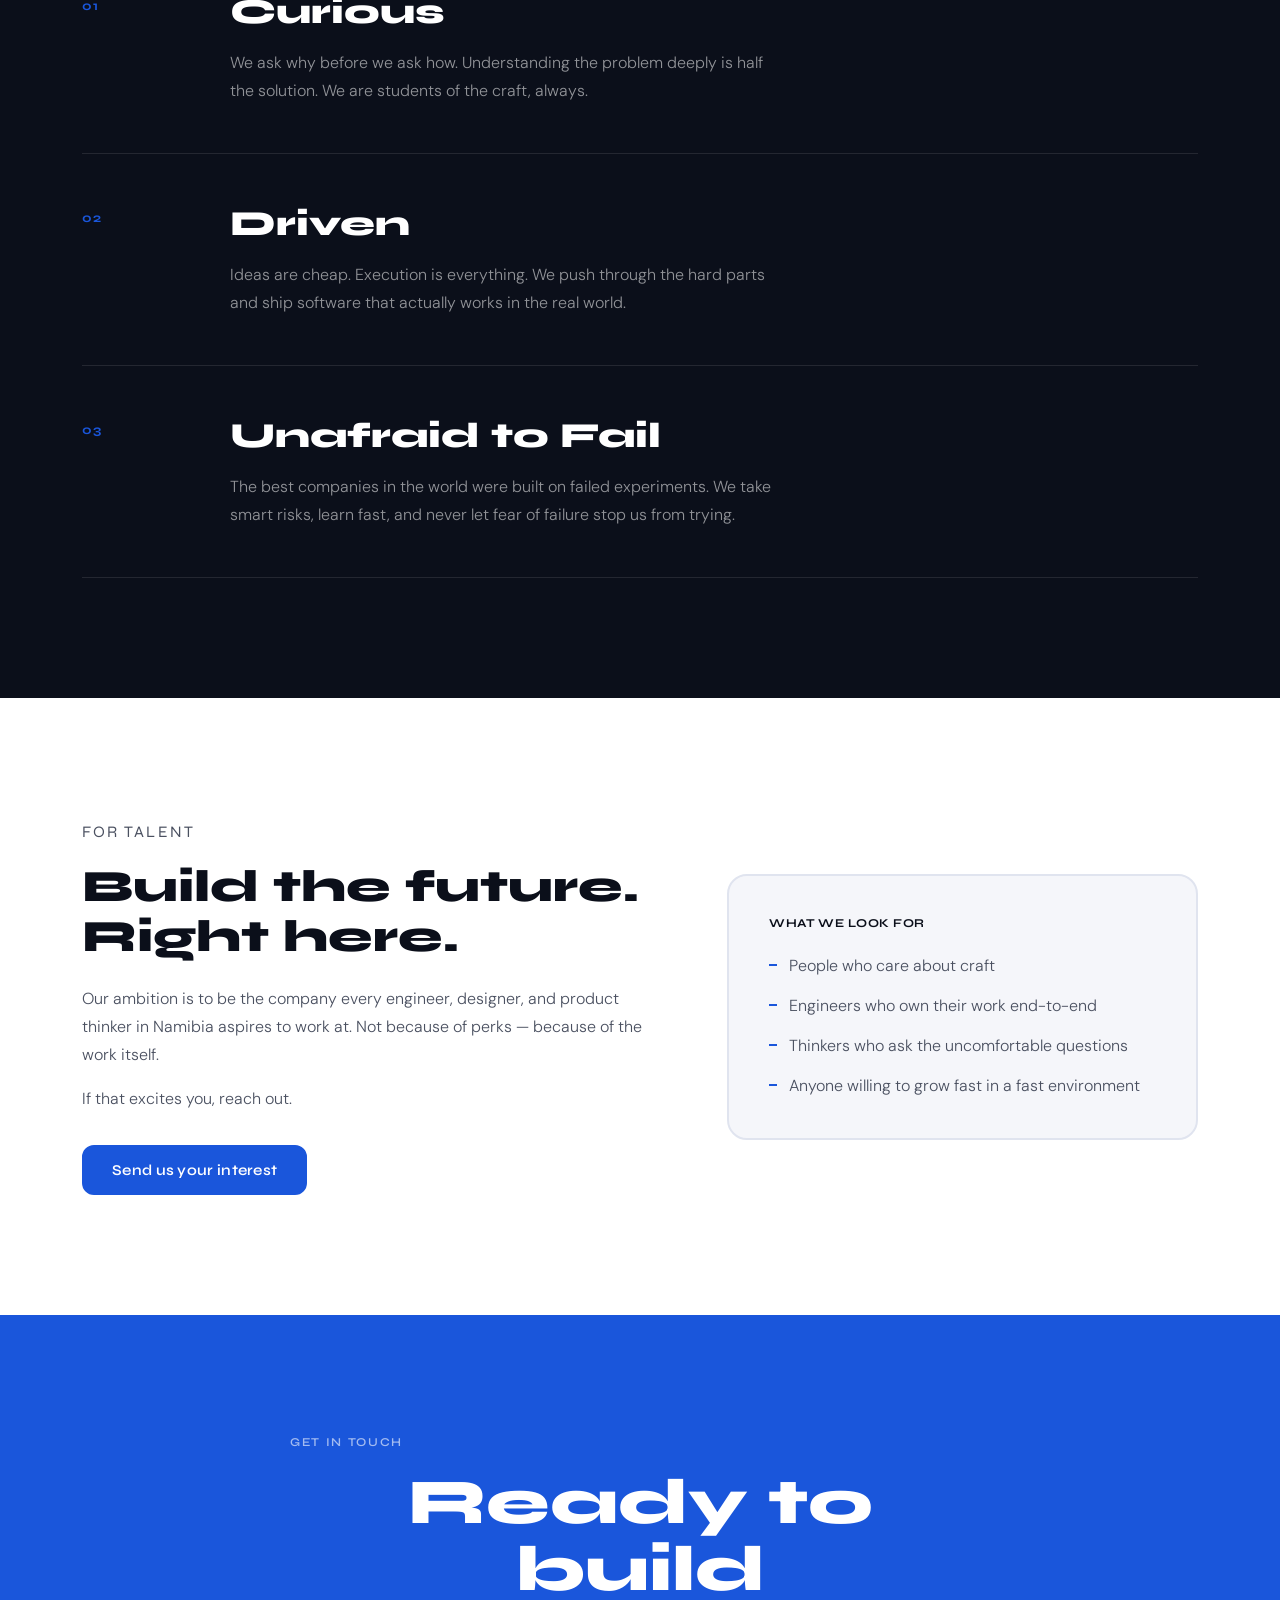
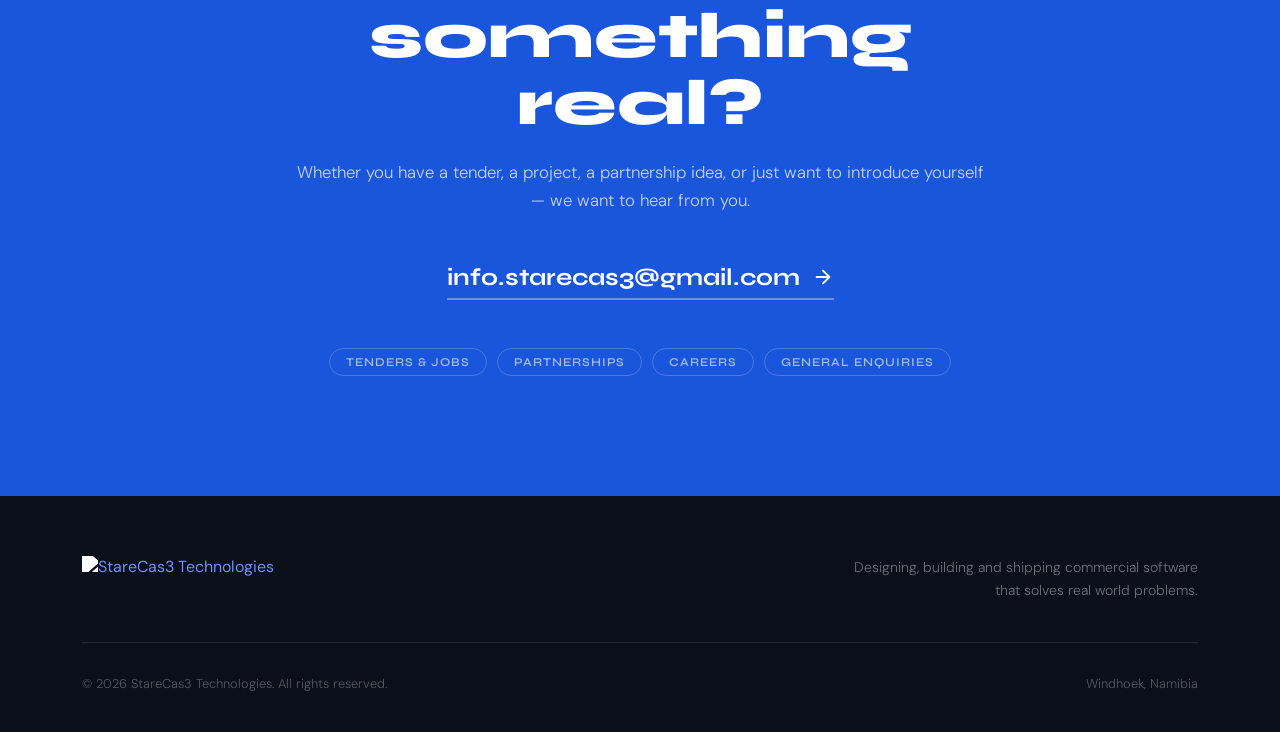
==== commit f5badde5: "Initial commit" ====
--- a/starecas3/index.html
+++ b/starecas3/index.html
@@ -15,7 +15,7 @@
   <!-- NAV -->
   <nav class="nav" id="nav">
     <a href="#" class="nav__logo">
-      <img src="starecas3_logo.png" alt="StareCas3 Technologies" class="nav__logo-img" />
+      <img src="./assets/starecas3 logo.png" alt="StareCas3 Technologies" class="nav__logo-img" />
     </a>
     <ul class="nav__links">
       <li><a href="#about">About</a></li>
